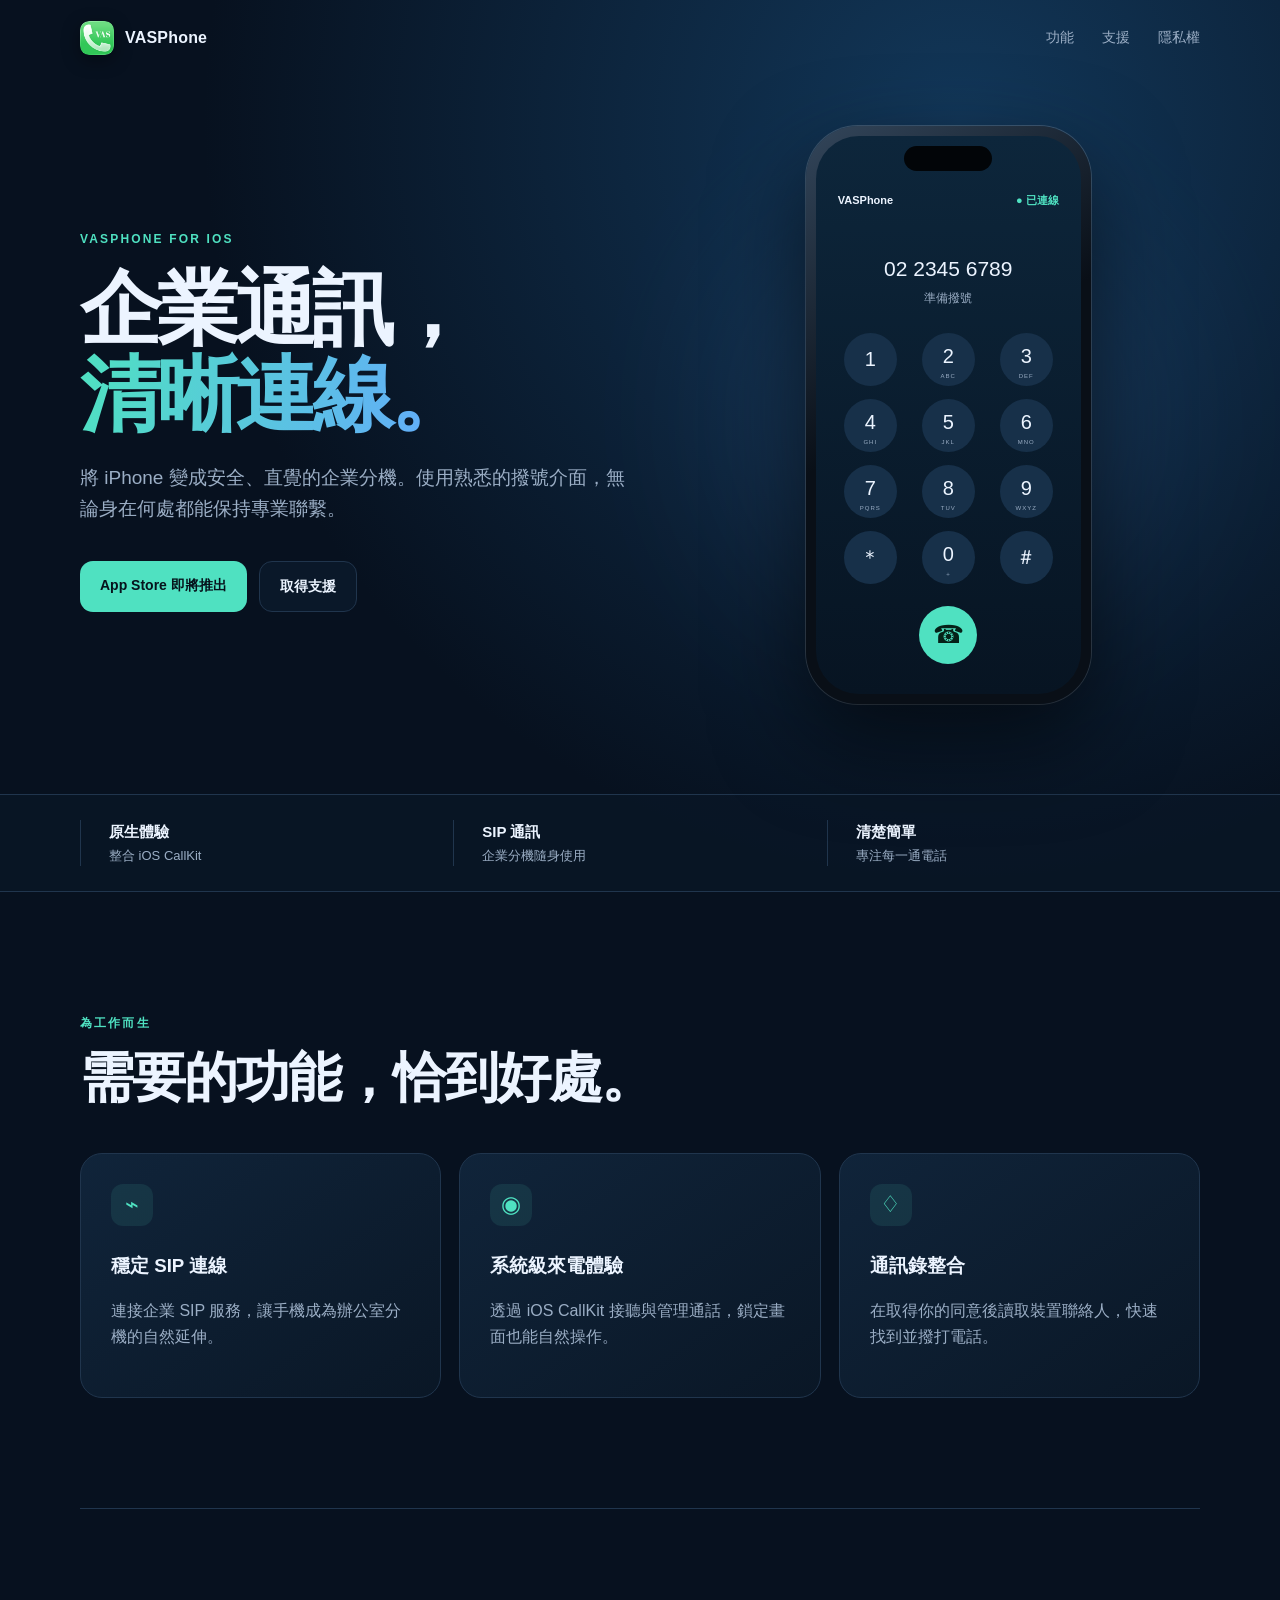
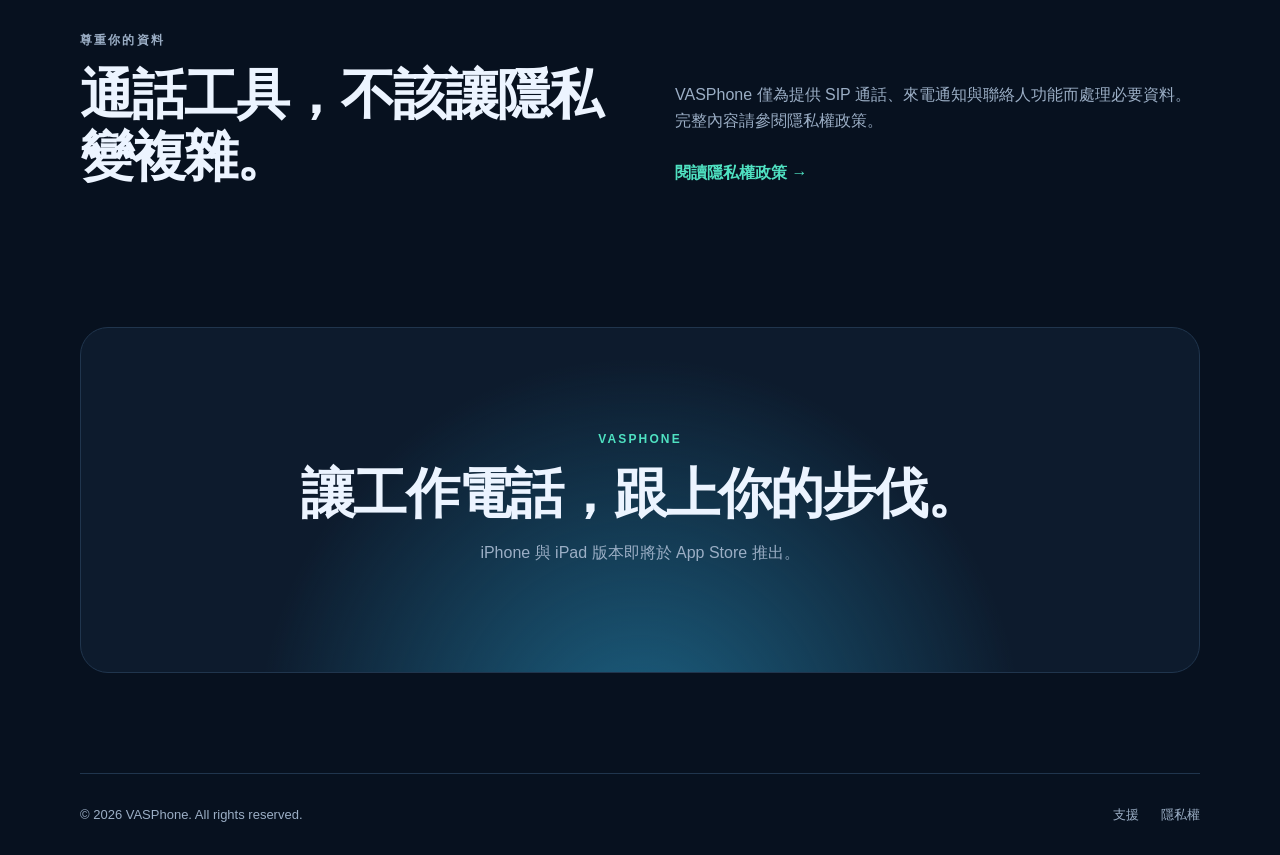
==== index.html @ 6663216e "Add files via upload" ====
<!doctype html>
<html lang="zh-Hant">
<head>
  <meta charset="utf-8">
  <meta name="viewport" content="width=device-width, initial-scale=1">
  <meta name="description" content="VASPhone 是專為企業通訊打造的 iOS SIP 軟體電話。">
  <meta name="theme-color" content="#081424">
  <title>VASPhone｜企業通訊，隨時在線</title>
  <link rel="icon" type="image/png" href="vasphone-icon.png">
  <link rel="apple-touch-icon" href="vasphone-icon.png">
  <link rel="stylesheet" href="styles.css">
  <link rel="stylesheet" href="overrides.css">
</head>
<body>
  <header class="nav shell">
    <a class="brand" href="index.html" aria-label="VASPhone 首頁">
      <img class="brand-mark" src="vasphone-icon.png" alt="">
      <span>VASPhone</span>
    </a>
    <nav aria-label="主要導覽">
      <a href="#features">功能</a>
      <a href="support.html">支援</a>
      <a href="privacy.html">隱私權</a>
    </nav>
  </header>

  <main>
    <section class="hero shell">
      <div class="hero-copy">
        <p class="eyebrow">VASPhone for iOS</p>
        <h1>企業通訊，<br><span>清晰連線。</span></h1>
        <p class="lead">將 iPhone 變成安全、直覺的企業分機。使用熟悉的撥號介面，無論身在何處都能保持專業聯繫。</p>
        <div class="hero-actions">
          <a class="button primary" href="#availability">App Store 即將推出</a>
          <a class="button secondary" href="support.html">取得支援</a>
        </div>
      </div>
      <div class="phone-stage" aria-label="VASPhone App 介面示意">
        <div class="glow"></div>
        <div class="phone">
          <div class="dynamic-island"></div>
          <div class="phone-screen">
            <div class="screen-head"><span>VASPhone</span><span class="online">● 已連線</span></div>
            <p class="number">02 2345 6789</p>
            <p class="hint">準備撥號</p>
            <div class="keypad" aria-hidden="true">
              <span>1</span><span>2<small>ABC</small></span><span>3<small>DEF</small></span>
              <span>4<small>GHI</small></span><span>5<small>JKL</small></span><span>6<small>MNO</small></span>
              <span>7<small>PQRS</small></span><span>8<small>TUV</small></span><span>9<small>WXYZ</small></span>
              <span>＊</span><span>0<small>＋</small></span><span>＃</span>
            </div>
            <div class="call-button">☎</div>
          </div>
        </div>
      </div>
    </section>

    <section class="trust-strip">
      <div class="shell trust-grid">
        <div><strong>原生體驗</strong><span>整合 iOS CallKit</span></div>
        <div><strong>SIP 通訊</strong><span>企業分機隨身使用</span></div>
        <div><strong>清楚簡單</strong><span>專注每一通電話</span></div>
      </div>
    </section>

    <section class="section shell" id="features">
      <p class="eyebrow">為工作而生</p>
      <h2>需要的功能，恰到好處。</h2>
      <div class="cards">
        <article class="card"><span class="icon">⌁</span><h3>穩定 SIP 連線</h3><p>連接企業 SIP 服務，讓手機成為辦公室分機的自然延伸。</p></article>
        <article class="card"><span class="icon">◉</span><h3>系統級來電體驗</h3><p>透過 iOS CallKit 接聽與管理通話，鎖定畫面也能自然操作。</p></article>
        <article class="card"><span class="icon">♢</span><h3>通訊錄整合</h3><p>在取得你的同意後讀取裝置聯絡人，快速找到並撥打電話。</p></article>
      </div>
    </section>

    <section class="section shell privacy-callout">
      <div><p class="eyebrow">尊重你的資料</p><h2>通話工具，不該讓隱私變複雜。</h2></div>
      <div><p>VASPhone 僅為提供 SIP 通話、來電通知與聯絡人功能而處理必要資料。完整內容請參閱隱私權政策。</p><a class="text-link" href="privacy.html">閱讀隱私權政策 →</a></div>
    </section>

    <section class="cta shell" id="availability">
      <p class="eyebrow">VASPhone</p>
      <h2>讓工作電話，跟上你的步伐。</h2>
      <p>iPhone 與 iPad 版本即將於 App Store 推出。</p>
    </section>
  </main>

  <footer class="footer shell">
    <span>© 2026 VASPhone. All rights reserved.</span>
    <div><a href="support.html">支援</a><a href="privacy.html">隱私權</a></div>
  </footer>
</body>
</html>
---- styles.css ----
:root{--ink:#ecf4ff;--muted:#9baec5;--bg:#07111f;--panel:#0d1b2d;--line:#20354d;--aqua:#4fe1c1;--blue:#64a8ff;--max:1120px;color-scheme:dark}*{box-sizing:border-box}html{scroll-behavior:smooth}body{margin:0;background:radial-gradient(circle at 75% 5%,#123759 0,transparent 30%),var(--bg);color:var(--ink);font-family:-apple-system,BlinkMacSystemFont,"Segoe UI","Noto Sans TC",sans-serif;line-height:1.65}a{color:inherit;text-decoration:none}.shell{width:min(calc(100% - 40px),var(--max));margin-inline:auto}.nav{height:76px;display:flex;align-items:center;justify-content:space-between}.brand{display:flex;align-items:center;gap:11px;font-weight:750;letter-spacing:.2px}.brand-mark{display:grid;place-items:center;width:34px;height:34px;border-radius:10px;background:linear-gradient(135deg,var(--aqua),var(--blue));color:#04131d;font-weight:900}.nav nav{display:flex;gap:28px;color:var(--muted);font-size:14px}.nav nav a:hover,.footer a:hover,.text-link:hover{color:var(--aqua)}.hero{min-height:680px;display:grid;grid-template-columns:1.05fr .95fr;align-items:center;gap:60px;padding-block:50px 90px}.eyebrow{color:var(--aqua);font-size:12px;font-weight:800;letter-spacing:.18em;text-transform:uppercase}.hero h1{font-size:clamp(52px,7vw,82px);line-height:1.05;letter-spacing:-.055em;margin:16px 0 24px}.hero h1 span{color:transparent;background:linear-gradient(100deg,var(--aqua),var(--blue));background-clip:text}.lead{max-width:600px;color:var(--muted);font-size:19px}.hero-actions{display:flex;gap:12px;margin-top:36px}.button{padding:13px 20px;border-radius:13px;font-weight:700;font-size:14px}.primary{background:var(--aqua);color:#06131c}.secondary{border:1px solid var(--line);background:#0a1829}.phone-stage{position:relative;display:grid;place-items:center;min-height:560px}.glow{position:absolute;width:360px;height:360px;border-radius:50%;background:var(--blue);filter:blur(100px);opacity:.18}.phone{position:relative;width:285px;height:578px;padding:10px;border-radius:52px;background:linear-gradient(145deg,#33465b,#090f17 45%);box-shadow:0 35px 90px #0009,0 0 0 1px #ffffff30}.phone-screen{height:100%;padding:55px 22px 24px;border-radius:43px;background:linear-gradient(#0d263b,#071422);overflow:hidden}.dynamic-island{position:absolute;z-index:2;top:20px;left:50%;translate:-50%;width:88px;height:25px;border-radius:30px;background:#020508}.screen-head{display:flex;justify-content:space-between;font-size:11px;font-weight:700}.online{color:var(--aqua)}.number{text-align:center;font-size:21px;margin:43px 0 0}.hint{text-align:center;color:var(--muted);font-size:12px;margin:2px 0 24px}.keypad{display:grid;grid-template-columns:repeat(3,1fr);gap:13px}.keypad span{justify-self:center;display:flex;flex-direction:column;align-items:center;justify-content:center;width:53px;height:53px;border-radius:50%;background:#173049;font-size:20px}.keypad small{font-size:6px;letter-spacing:1px;color:var(--muted);line-height:1}.call-button{display:grid;place-items:center;margin:22px auto 0;width:58px;height:58px;border-radius:50%;background:var(--aqua);color:#052118;font-size:25px}.trust-strip{border-block:1px solid var(--line);background:#091727aa}.trust-grid{display:grid;grid-template-columns:repeat(3,1fr);padding-block:25px}.trust-grid div{display:flex;flex-direction:column;padding-left:28px;border-left:1px solid var(--line)}.trust-grid strong{font-size:15px}.trust-grid span{color:var(--muted);font-size:13px}.section{padding-block:110px}.section h2,.cta h2{font-size:clamp(34px,5vw,54px);line-height:1.15;letter-spacing:-.035em;margin:10px 0 45px}.cards{display:grid;grid-template-columns:repeat(3,1fr);gap:18px}.card{padding:30px;border:1px solid var(--line);border-radius:22px;background:linear-gradient(145deg,#10243a,#0a1726)}.card .icon{display:grid;place-items:center;width:42px;height:42px;border-radius:12px;background:#4fe1c119;color:var(--aqua);font-size:23px}.card h3{margin:25px 0 8px}.card p,.privacy-callout p,.cta>p:not(.eyebrow){color:var(--muted)}.privacy-callout{display:grid;grid-template-columns:1fr 1fr;gap:70px;border-top:1px solid var(--line)}.privacy-callout h2{margin-bottom:0}.privacy-callout>div:last-child{align-self:end}.text-link{display:inline-block;margin-top:10px;color:var(--aqua);font-weight:700}.cta{text-align:center;margin-block:30px 100px;padding:90px 25px;border:1px solid var(--line);border-radius:28px;background:radial-gradient(circle at 50% 120%,#1c6182,transparent 55%),var(--panel)}.cta h2{margin-bottom:15px}.footer{display:flex;justify-content:space-between;padding-block:30px;border-top:1px solid var(--line);color:var(--muted);font-size:13px}.footer div{display:flex;gap:22px}.legal{max-width:800px;padding-block:70px 110px}.legal h1{font-size:clamp(42px,7vw,68px);letter-spacing:-.04em;margin:10px 0}.legal .updated{color:var(--muted);margin-bottom:55px}.legal h2{margin-top:40px;font-size:22px}.legal p,.legal li{color:#b3c2d4}.legal a{color:var(--aqua)}.faq{border-top:1px solid var(--line);padding:24px 0}.faq h2{margin:0 0 8px;font-size:19px}.contact-box{margin-top:50px;padding:28px;border:1px solid var(--line);border-radius:20px;background:var(--panel)}@media(max-width:760px){.nav nav a:first-child{display:none}.nav nav{gap:16px}.hero{grid-template-columns:1fr;padding-top:65px}.hero-copy{text-align:center}.lead{font-size:17px}.hero-actions{justify-content:center;flex-wrap:wrap}.phone-stage{min-height:510px}.phone{scale:.85}.trust-grid,.cards,.privacy-callout{grid-template-columns:1fr}.trust-grid{gap:18px}.trust-grid div{padding-left:15px}.section{padding-block:75px}.privacy-callout{gap:20px}.footer{gap:20px;flex-direction:column}.legal{padding-top:45px}}
---- overrides.css ----
.brand-mark {
  display: block;
  width: 34px;
  height: 34px;
  border-radius: 9px;
  object-fit: cover;
  background: none;
  box-shadow: 0 5px 18px #0006;
}

.support-page {
  max-width: 760px;
  padding-block: 70px 110px;
}

.support-page h1 {
  margin: 10px 0 8px;
  font-size: clamp(42px, 7vw, 68px);
  line-height: 1.1;
  letter-spacing: -.04em;
}

.support-intro {
  margin-bottom: 38px;
  color: var(--muted);
}

.form-frame {
  width: 100%;
  min-height: 1076px;
  overflow: hidden;
  border: 1px solid var(--line);
  border-radius: 22px;
  background: #fff;
  box-shadow: 0 30px 80px #0005;
}

.form-frame iframe {
  display: block;
  width: 100%;
  max-width: 100%;
  min-height: 1076px;
  border: 0;
}

@media (max-width: 760px) {
  .support-page {
    width: 100%;
    padding: 45px 0 80px;
  }

  .support-page > .eyebrow,
  .support-page > h1,
  .support-intro {
    margin-inline: 20px;
  }

  .form-frame {
    border-inline: 0;
    border-radius: 0;
  }
}
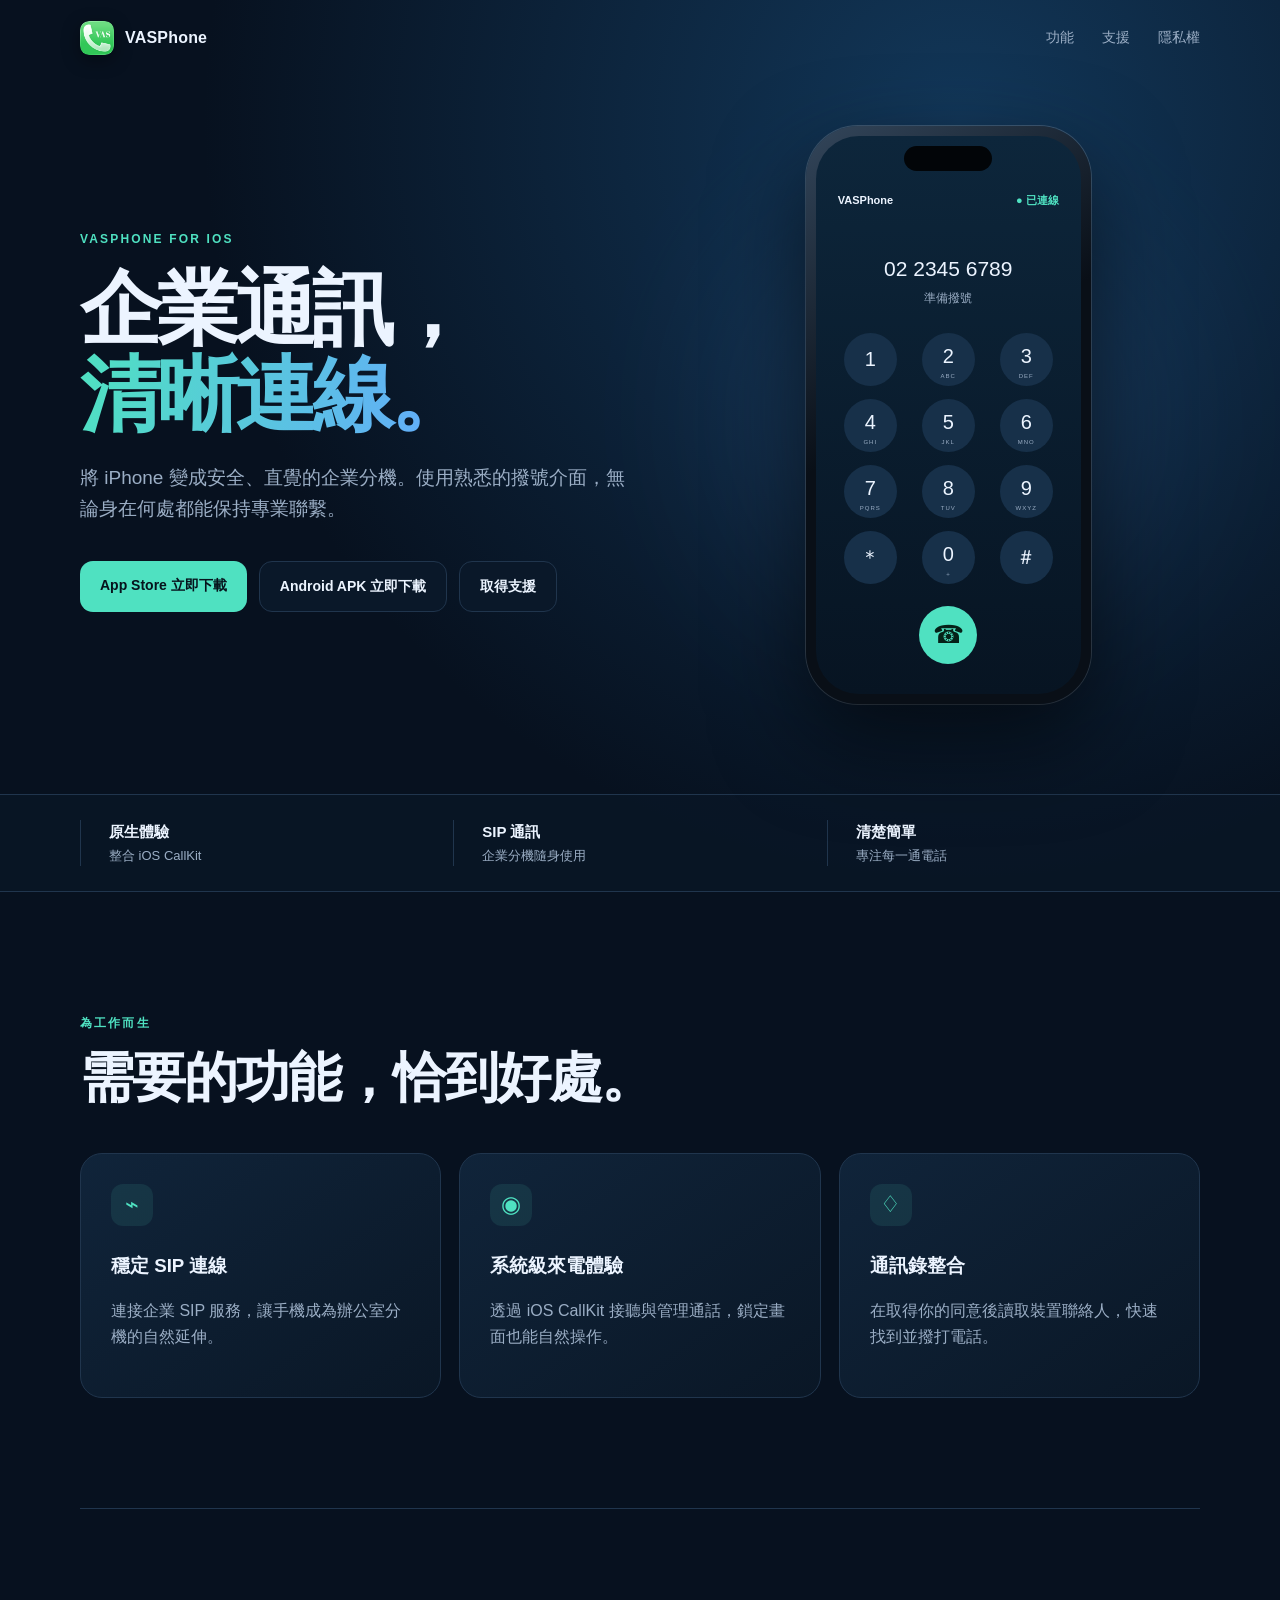
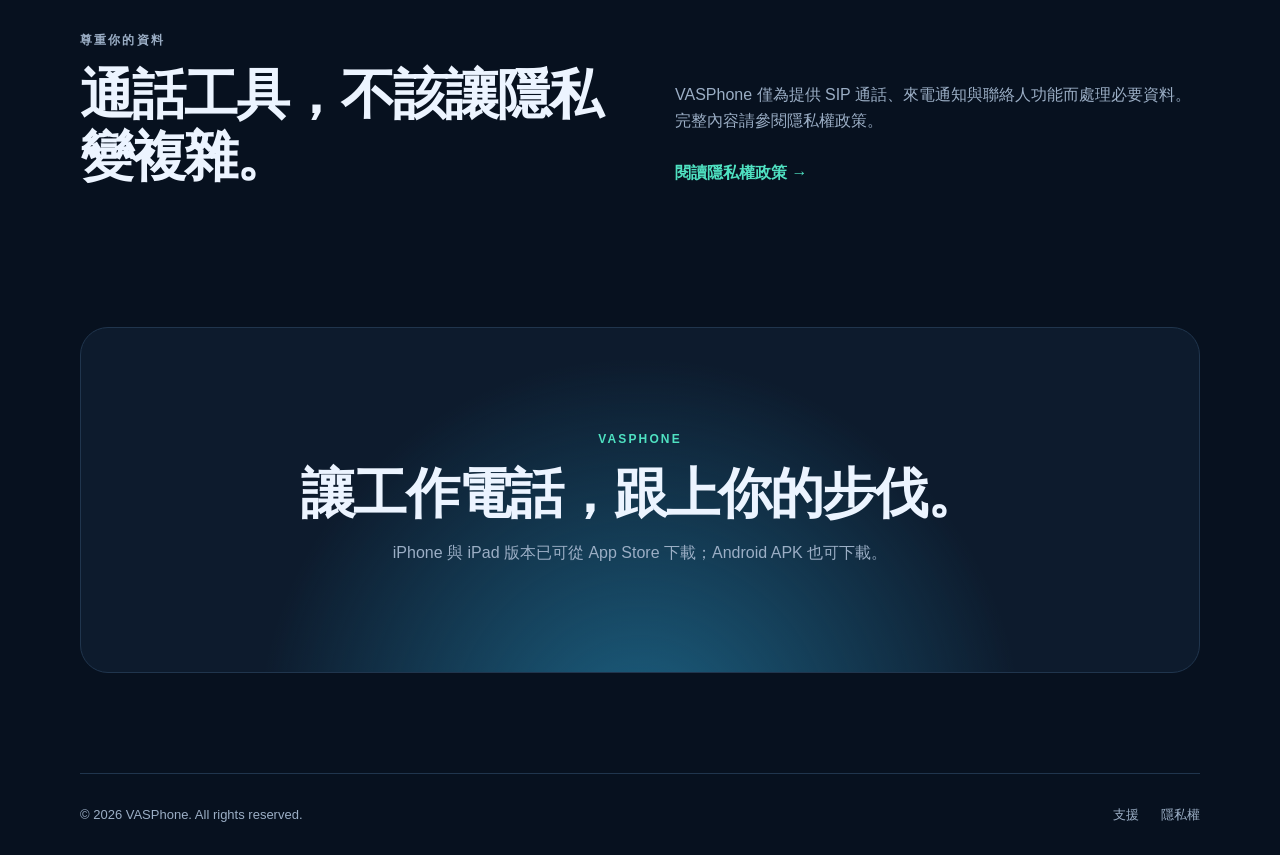
==== commit 671f8ccb: "Update store links and Android download" ====
--- a/index.html
+++ b/index.html
@@ -31,7 +31,8 @@
         <h1>企業通訊，<br><span>清晰連線。</span></h1>
         <p class="lead">將 iPhone 變成安全、直覺的企業分機。使用熟悉的撥號介面，無論身在何處都能保持專業聯繫。</p>
         <div class="hero-actions">
-          <a class="button primary" href="#availability">App Store 即將推出</a>
+          <a class="button primary" href="https://apps.apple.com/tw/app/vasphone/id6781997788">App Store 立即下載</a>
+          <a id="android-download" class="button secondary" href="https://github.com/ShaneWang321/VASPhone/releases/download/android-v1.0.0/app-release.apk">Android APK 立即下載</a>
           <a class="button secondary" href="support.html">取得支援</a>
         </div>
       </div>
@@ -81,7 +82,7 @@
     <section class="cta shell" id="availability">
       <p class="eyebrow">VASPhone</p>
       <h2>讓工作電話，跟上你的步伐。</h2>
-      <p>iPhone 與 iPad 版本即將於 App Store 推出。</p>
+      <p>iPhone 與 iPad 版本已可從 App Store 下載；Android APK 也可下載。</p>
     </section>
   </main>
 
